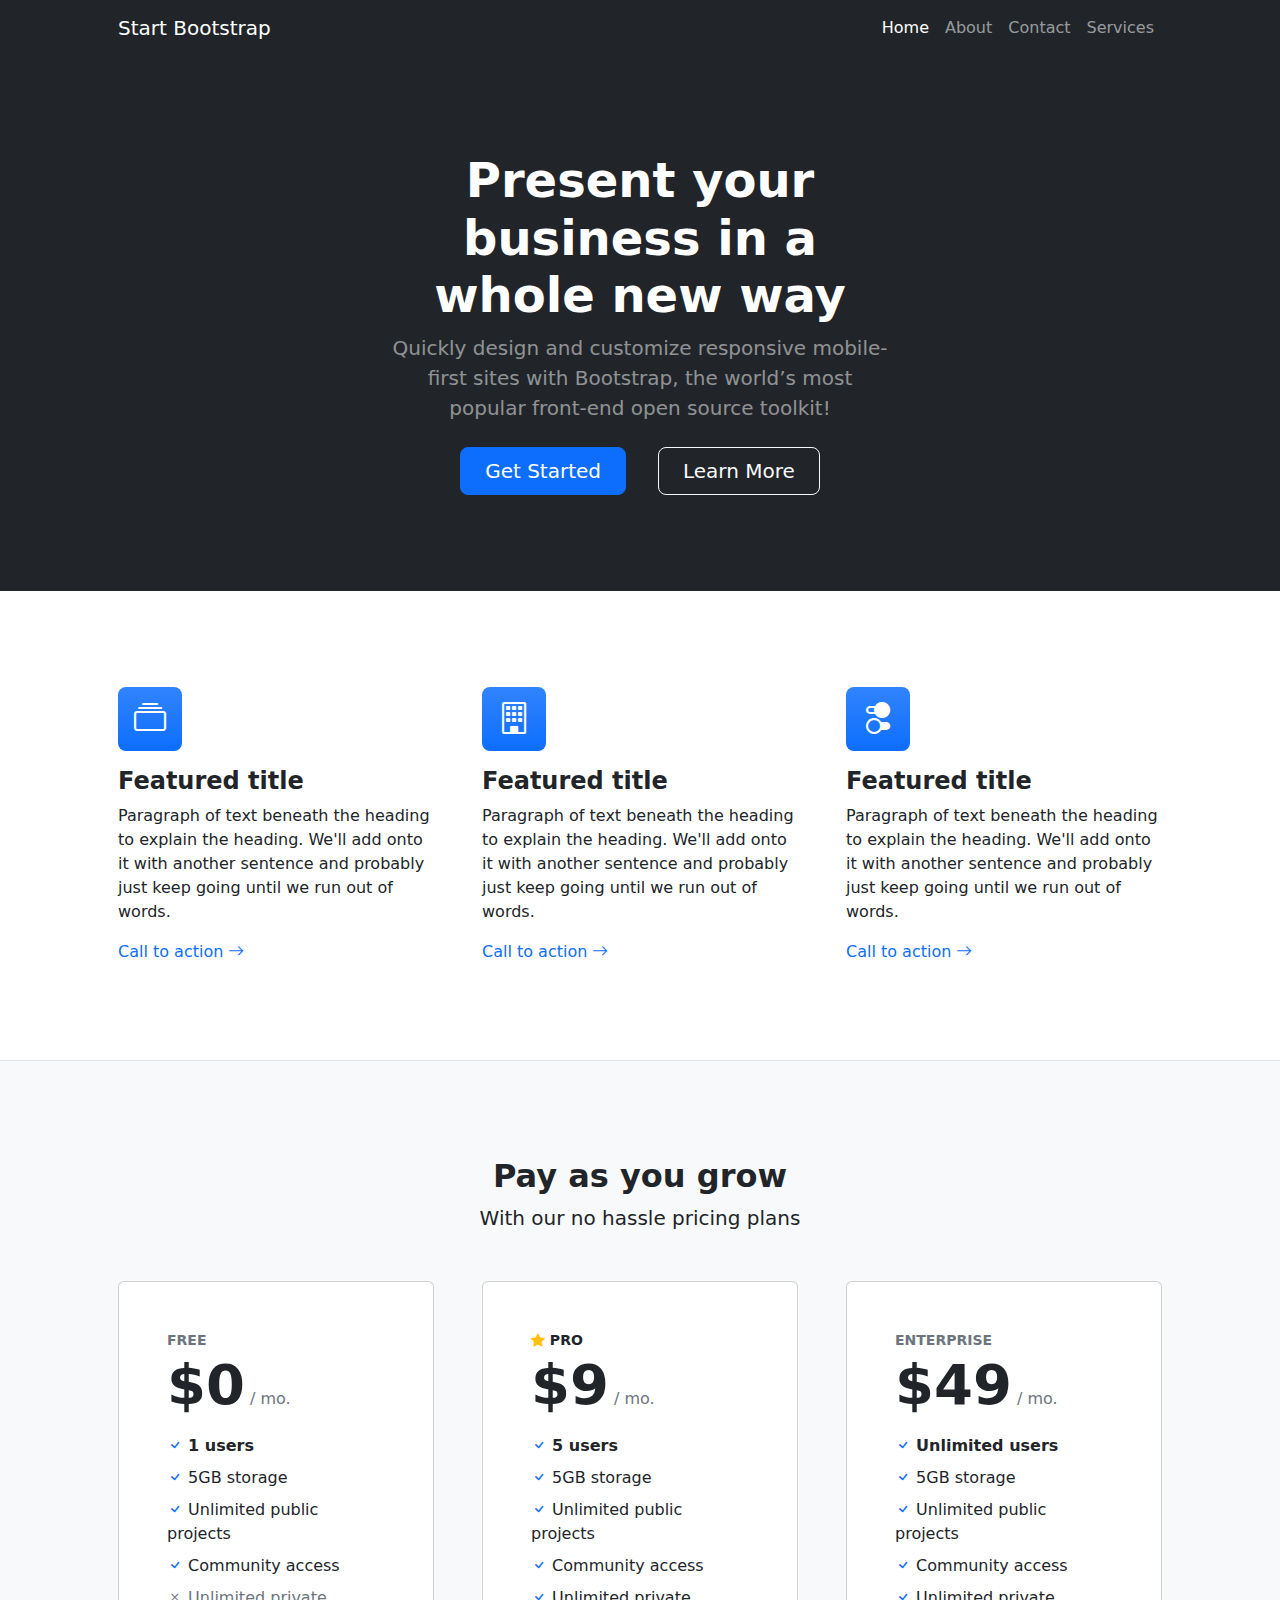
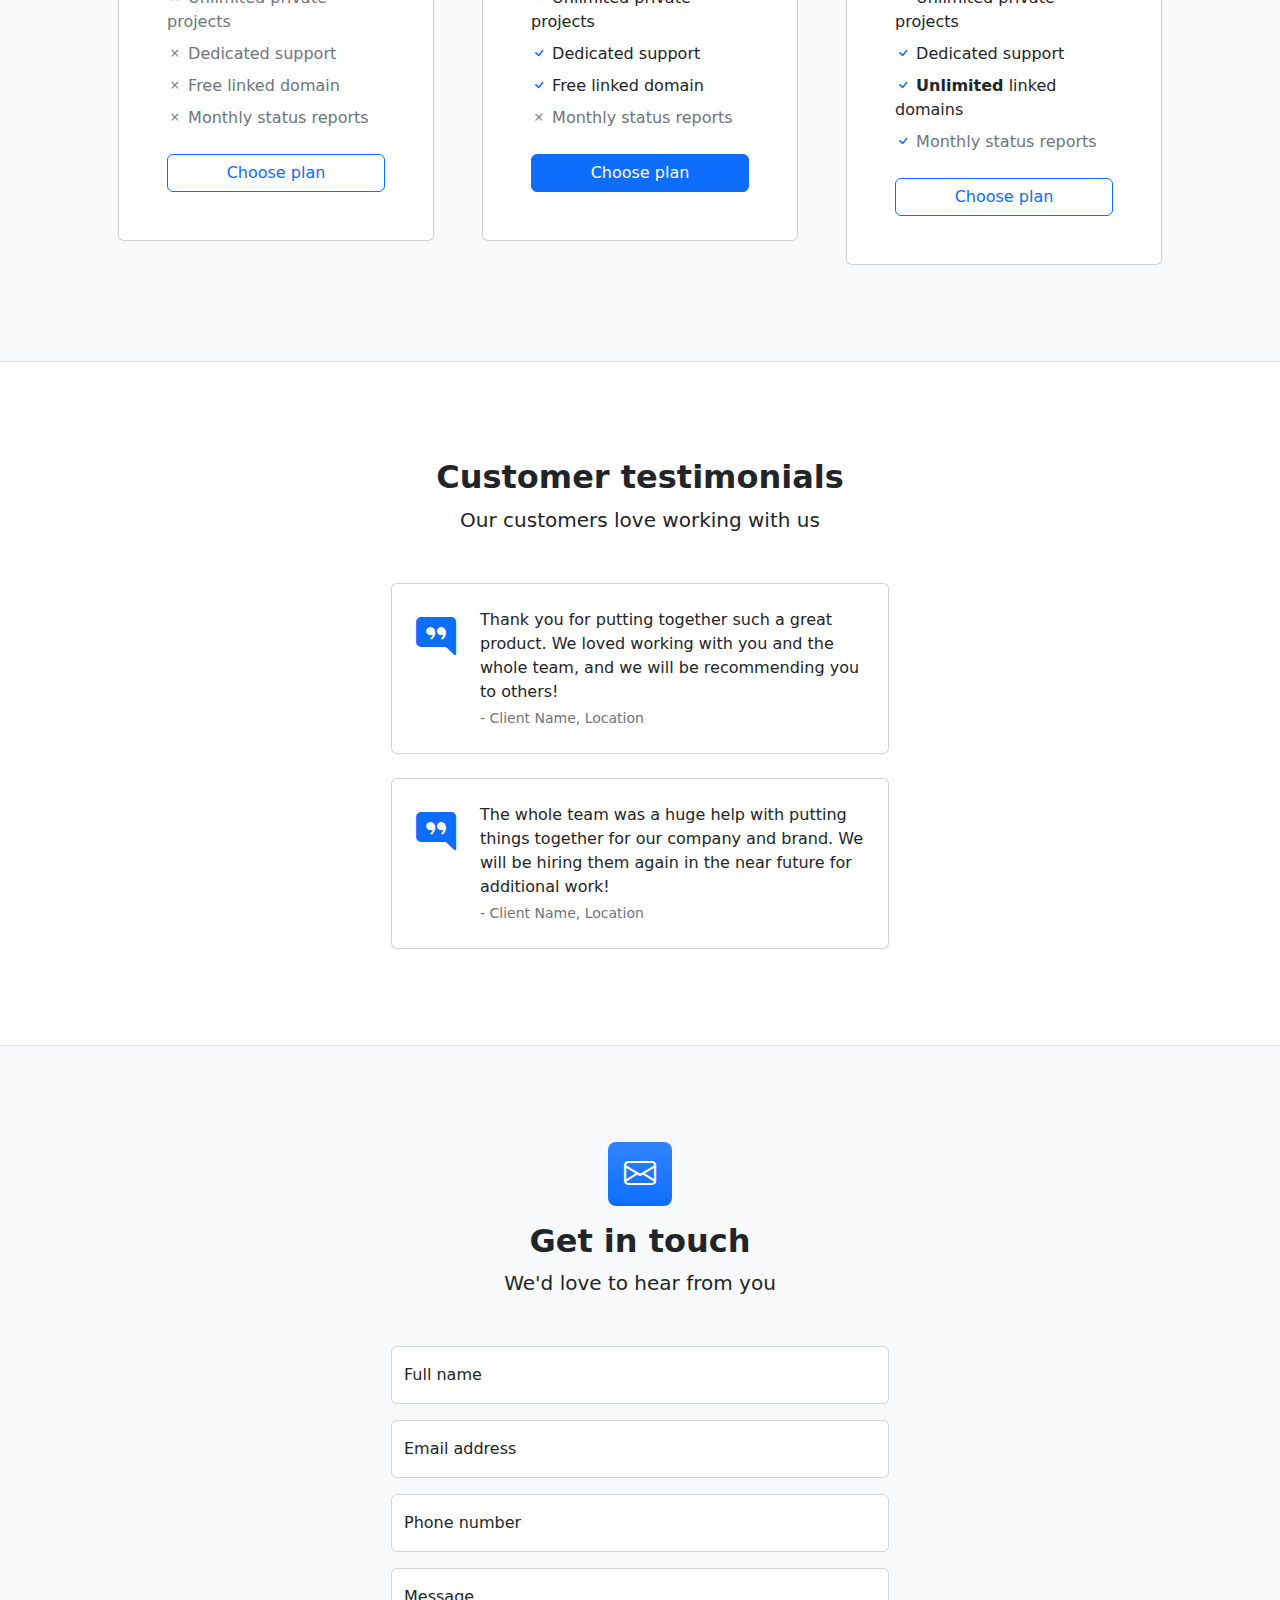
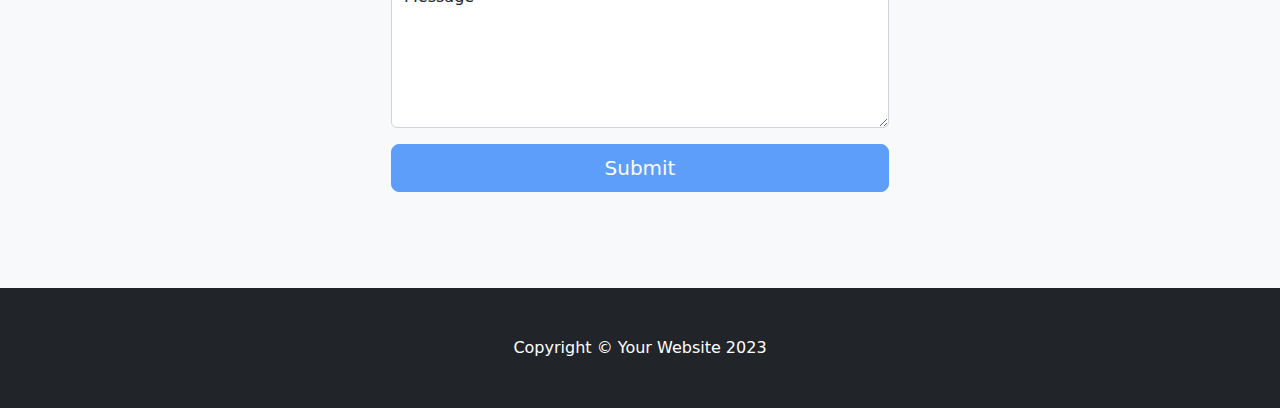
==== Projects/Business-frontpage/index.html @ 6f852cb5 "This is my new Portfolio" ====
<!DOCTYPE html>
<html lang="en">
    <head>
        <meta charset="utf-8" />
        <meta name="viewport" content="width=device-width, initial-scale=1, shrink-to-fit=no" />
        <meta name="description" content="" />
        <meta name="author" content="" />
        <title>Business Frontpage - Start Bootstrap Template</title>
        <!-- Favicon-->
        <link rel="icon" type="image/x-icon" href="assets/favicon.ico" />
        <!-- Bootstrap icons-->
        <link href="https://cdn.jsdelivr.net/npm/bootstrap-icons@1.4.1/font/bootstrap-icons.css" rel="stylesheet" />
        <!-- Core theme CSS (includes Bootstrap)-->
        <link href="css/styles.css" rel="stylesheet" />
    </head>
    <body>
        <!-- Responsive navbar-->
        <nav class="navbar navbar-expand-lg navbar-dark bg-dark">
            <div class="container px-5">
                <a class="navbar-brand" href="#!">Start Bootstrap</a>
                <button class="navbar-toggler" type="button" data-bs-toggle="collapse" data-bs-target="#navbarSupportedContent" aria-controls="navbarSupportedContent" aria-expanded="false" aria-label="Toggle navigation"><span class="navbar-toggler-icon"></span></button>
                <div class="collapse navbar-collapse" id="navbarSupportedContent">
                    <ul class="navbar-nav ms-auto mb-2 mb-lg-0">
                        <li class="nav-item"><a class="nav-link active" aria-current="page" href="#!">Home</a></li>
                        <li class="nav-item"><a class="nav-link" href="#!">About</a></li>
                        <li class="nav-item"><a class="nav-link" href="#!">Contact</a></li>
                        <li class="nav-item"><a class="nav-link" href="#!">Services</a></li>
                    </ul>
                </div>
            </div>
        </nav>
        <!-- Header-->
        <header class="bg-dark py-5">
            <div class="container px-5">
                <div class="row gx-5 justify-content-center">
                    <div class="col-lg-6">
                        <div class="text-center my-5">
                            <h1 class="display-5 fw-bolder text-white mb-2">Present your business in a whole new way</h1>
                            <p class="lead text-white-50 mb-4">Quickly design and customize responsive mobile-first sites with Bootstrap, the world’s most popular front-end open source toolkit!</p>
                            <div class="d-grid gap-3 d-sm-flex justify-content-sm-center">
                                <a class="btn btn-primary btn-lg px-4 me-sm-3" href="#features">Get Started</a>
                                <a class="btn btn-outline-light btn-lg px-4" href="#!">Learn More</a>
                            </div>
                        </div>
                    </div>
                </div>
            </div>
        </header>
        <!-- Features section-->
        <section class="py-5 border-bottom" id="features">
            <div class="container px-5 my-5">
                <div class="row gx-5">
                    <div class="col-lg-4 mb-5 mb-lg-0">
                        <div class="feature bg-primary bg-gradient text-white rounded-3 mb-3"><i class="bi bi-collection"></i></div>
                        <h2 class="h4 fw-bolder">Featured title</h2>
                        <p>Paragraph of text beneath the heading to explain the heading. We'll add onto it with another sentence and probably just keep going until we run out of words.</p>
                        <a class="text-decoration-none" href="#!">
                            Call to action
                            <i class="bi bi-arrow-right"></i>
                        </a>
                    </div>
                    <div class="col-lg-4 mb-5 mb-lg-0">
                        <div class="feature bg-primary bg-gradient text-white rounded-3 mb-3"><i class="bi bi-building"></i></div>
                        <h2 class="h4 fw-bolder">Featured title</h2>
                        <p>Paragraph of text beneath the heading to explain the heading. We'll add onto it with another sentence and probably just keep going until we run out of words.</p>
                        <a class="text-decoration-none" href="#!">
                            Call to action
                            <i class="bi bi-arrow-right"></i>
                        </a>
                    </div>
                    <div class="col-lg-4">
                        <div class="feature bg-primary bg-gradient text-white rounded-3 mb-3"><i class="bi bi-toggles2"></i></div>
                        <h2 class="h4 fw-bolder">Featured title</h2>
                        <p>Paragraph of text beneath the heading to explain the heading. We'll add onto it with another sentence and probably just keep going until we run out of words.</p>
                        <a class="text-decoration-none" href="#!">
                            Call to action
                            <i class="bi bi-arrow-right"></i>
                        </a>
                    </div>
                </div>
            </div>
        </section>
        <!-- Pricing section-->
        <section class="bg-light py-5 border-bottom">
            <div class="container px-5 my-5">
                <div class="text-center mb-5">
                    <h2 class="fw-bolder">Pay as you grow</h2>
                    <p class="lead mb-0">With our no hassle pricing plans</p>
                </div>
                <div class="row gx-5 justify-content-center">
                    <!-- Pricing card free-->
                    <div class="col-lg-6 col-xl-4">
                        <div class="card mb-5 mb-xl-0">
                            <div class="card-body p-5">
                                <div class="small text-uppercase fw-bold text-muted">Free</div>
                                <div class="mb-3">
                                    <span class="display-4 fw-bold">$0</span>
                                    <span class="text-muted">/ mo.</span>
                                </div>
                                <ul class="list-unstyled mb-4">
                                    <li class="mb-2">
                                        <i class="bi bi-check text-primary"></i>
                                        <strong>1 users</strong>
                                    </li>
                                    <li class="mb-2">
                                        <i class="bi bi-check text-primary"></i>
                                        5GB storage
                                    </li>
                                    <li class="mb-2">
                                        <i class="bi bi-check text-primary"></i>
                                        Unlimited public projects
                                    </li>
                                    <li class="mb-2">
                                        <i class="bi bi-check text-primary"></i>
                                        Community access
                                    </li>
                                    <li class="mb-2 text-muted">
                                        <i class="bi bi-x"></i>
                                        Unlimited private projects
                                    </li>
                                    <li class="mb-2 text-muted">
                                        <i class="bi bi-x"></i>
                                        Dedicated support
                                    </li>
                                    <li class="mb-2 text-muted">
                                        <i class="bi bi-x"></i>
                                        Free linked domain
                                    </li>
                                    <li class="text-muted">
                                        <i class="bi bi-x"></i>
                                        Monthly status reports
                                    </li>
                                </ul>
                                <div class="d-grid"><a class="btn btn-outline-primary" href="#!">Choose plan</a></div>
                            </div>
                        </div>
                    </div>
                    <!-- Pricing card pro-->
                    <div class="col-lg-6 col-xl-4">
                        <div class="card mb-5 mb-xl-0">
                            <div class="card-body p-5">
                                <div class="small text-uppercase fw-bold">
                                    <i class="bi bi-star-fill text-warning"></i>
                                    Pro
                                </div>
                                <div class="mb-3">
                                    <span class="display-4 fw-bold">$9</span>
                                    <span class="text-muted">/ mo.</span>
                                </div>
                                <ul class="list-unstyled mb-4">
                                    <li class="mb-2">
                                        <i class="bi bi-check text-primary"></i>
                                        <strong>5 users</strong>
                                    </li>
                                    <li class="mb-2">
                                        <i class="bi bi-check text-primary"></i>
                                        5GB storage
                                    </li>
                                    <li class="mb-2">
                                        <i class="bi bi-check text-primary"></i>
                                        Unlimited public projects
                                    </li>
                                    <li class="mb-2">
                                        <i class="bi bi-check text-primary"></i>
                                        Community access
                                    </li>
                                    <li class="mb-2">
                                        <i class="bi bi-check text-primary"></i>
                                        Unlimited private projects
                                    </li>
                                    <li class="mb-2">
                                        <i class="bi bi-check text-primary"></i>
                                        Dedicated support
                                    </li>
                                    <li class="mb-2">
                                        <i class="bi bi-check text-primary"></i>
                                        Free linked domain
                                    </li>
                                    <li class="text-muted">
                                        <i class="bi bi-x"></i>
                                        Monthly status reports
                                    </li>
                                </ul>
                                <div class="d-grid"><a class="btn btn-primary" href="#!">Choose plan</a></div>
                            </div>
                        </div>
                    </div>
                    <!-- Pricing card enterprise-->
                    <div class="col-lg-6 col-xl-4">
                        <div class="card">
                            <div class="card-body p-5">
                                <div class="small text-uppercase fw-bold text-muted">Enterprise</div>
                                <div class="mb-3">
                                    <span class="display-4 fw-bold">$49</span>
                                    <span class="text-muted">/ mo.</span>
                                </div>
                                <ul class="list-unstyled mb-4">
                                    <li class="mb-2">
                                        <i class="bi bi-check text-primary"></i>
                                        <strong>Unlimited users</strong>
                                    </li>
                                    <li class="mb-2">
                                        <i class="bi bi-check text-primary"></i>
                                        5GB storage
                                    </li>
                                    <li class="mb-2">
                                        <i class="bi bi-check text-primary"></i>
                                        Unlimited public projects
                                    </li>
                                    <li class="mb-2">
                                        <i class="bi bi-check text-primary"></i>
                                        Community access
                                    </li>
                                    <li class="mb-2">
                                        <i class="bi bi-check text-primary"></i>
                                        Unlimited private projects
                                    </li>
                                    <li class="mb-2">
                                        <i class="bi bi-check text-primary"></i>
                                        Dedicated support
                                    </li>
                                    <li class="mb-2">
                                        <i class="bi bi-check text-primary"></i>
                                        <strong>Unlimited</strong>
                                        linked domains
                                    </li>
                                    <li class="text-muted">
                                        <i class="bi bi-check text-primary"></i>
                                        Monthly status reports
                                    </li>
                                </ul>
                                <div class="d-grid"><a class="btn btn-outline-primary" href="#!">Choose plan</a></div>
                            </div>
                        </div>
                    </div>
                </div>
            </div>
        </section>
        <!-- Testimonials section-->
        <section class="py-5 border-bottom">
            <div class="container px-5 my-5 px-5">
                <div class="text-center mb-5">
                    <h2 class="fw-bolder">Customer testimonials</h2>
                    <p class="lead mb-0">Our customers love working with us</p>
                </div>
                <div class="row gx-5 justify-content-center">
                    <div class="col-lg-6">
                        <!-- Testimonial 1-->
                        <div class="card mb-4">
                            <div class="card-body p-4">
                                <div class="d-flex">
                                    <div class="flex-shrink-0"><i class="bi bi-chat-right-quote-fill text-primary fs-1"></i></div>
                                    <div class="ms-4">
                                        <p class="mb-1">Thank you for putting together such a great product. We loved working with you and the whole team, and we will be recommending you to others!</p>
                                        <div class="small text-muted">- Client Name, Location</div>
                                    </div>
                                </div>
                            </div>
                        </div>
                        <!-- Testimonial 2-->
                        <div class="card">
                            <div class="card-body p-4">
                                <div class="d-flex">
                                    <div class="flex-shrink-0"><i class="bi bi-chat-right-quote-fill text-primary fs-1"></i></div>
                                    <div class="ms-4">
                                        <p class="mb-1">The whole team was a huge help with putting things together for our company and brand. We will be hiring them again in the near future for additional work!</p>
                                        <div class="small text-muted">- Client Name, Location</div>
                                    </div>
                                </div>
                            </div>
                        </div>
                    </div>
                </div>
            </div>
        </section>
        <!-- Contact section-->
        <section class="bg-light py-5">
            <div class="container px-5 my-5 px-5">
                <div class="text-center mb-5">
                    <div class="feature bg-primary bg-gradient text-white rounded-3 mb-3"><i class="bi bi-envelope"></i></div>
                    <h2 class="fw-bolder">Get in touch</h2>
                    <p class="lead mb-0">We'd love to hear from you</p>
                </div>
                <div class="row gx-5 justify-content-center">
                    <div class="col-lg-6">
                        <!-- * * * * * * * * * * * * * * *-->
                        <!-- * * SB Forms Contact Form * *-->
                        <!-- * * * * * * * * * * * * * * *-->
                        <!-- This form is pre-integrated with SB Forms.-->
                        <!-- To make this form functional, sign up at-->
                        <!-- https://startbootstrap.com/solution/contact-forms-->
                        <!-- to get an API token!-->
                        <form id="contactForm" data-sb-form-api-token="API_TOKEN">
                            <!-- Name input-->
                            <div class="form-floating mb-3">
                                <input class="form-control" id="name" type="text" placeholder="Enter your name..." data-sb-validations="required" />
                                <label for="name">Full name</label>
                                <div class="invalid-feedback" data-sb-feedback="name:required">A name is required.</div>
                            </div>
                            <!-- Email address input-->
                            <div class="form-floating mb-3">
                                <input class="form-control" id="email" type="email" placeholder="name@example.com" data-sb-validations="required,email" />
                                <label for="email">Email address</label>
                                <div class="invalid-feedback" data-sb-feedback="email:required">An email is required.</div>
                                <div class="invalid-feedback" data-sb-feedback="email:email">Email is not valid.</div>
                            </div>
                            <!-- Phone number input-->
                            <div class="form-floating mb-3">
                                <input class="form-control" id="phone" type="tel" placeholder="(123) 456-7890" data-sb-validations="required" />
                                <label for="phone">Phone number</label>
                                <div class="invalid-feedback" data-sb-feedback="phone:required">A phone number is required.</div>
                            </div>
                            <!-- Message input-->
                            <div class="form-floating mb-3">
                                <textarea class="form-control" id="message" type="text" placeholder="Enter your message here..." style="height: 10rem" data-sb-validations="required"></textarea>
                                <label for="message">Message</label>
                                <div class="invalid-feedback" data-sb-feedback="message:required">A message is required.</div>
                            </div>
                            <!-- Submit success message-->
                            <!---->
                            <!-- This is what your users will see when the form-->
                            <!-- has successfully submitted-->
                            <div class="d-none" id="submitSuccessMessage">
                                <div class="text-center mb-3">
                                    <div class="fw-bolder">Form submission successful!</div>
                                    To activate this form, sign up at
                                    <br />
                                    <a href="https://startbootstrap.com/solution/contact-forms">https://startbootstrap.com/solution/contact-forms</a>
                                </div>
                            </div>
                            <!-- Submit error message-->
                            <!---->
                            <!-- This is what your users will see when there is-->
                            <!-- an error submitting the form-->
                            <div class="d-none" id="submitErrorMessage"><div class="text-center text-danger mb-3">Error sending message!</div></div>
                            <!-- Submit Button-->
                            <div class="d-grid"><button class="btn btn-primary btn-lg disabled" id="submitButton" type="submit">Submit</button></div>
                        </form>
                    </div>
                </div>
            </div>
        </section>
        <!-- Footer-->
        <footer class="py-5 bg-dark">
            <div class="container px-5"><p class="m-0 text-center text-white">Copyright &copy; Your Website 2023</p></div>
        </footer>
        <!-- Bootstrap core JS-->
        <script src="https://cdn.jsdelivr.net/npm/bootstrap@5.2.3/dist/js/bootstrap.bundle.min.js"></script>
        <!-- Core theme JS-->
        <script src="js/scripts.js"></script>
        <!-- * * * * * * * * * * * * * * * * * * * * * * * * * * * * * * * * * * * * * * * *-->
        <!-- * *                               SB Forms JS                               * *-->
        <!-- * * Activate your form at https://startbootstrap.com/solution/contact-forms * *-->
        <!-- * * * * * * * * * * * * * * * * * * * * * * * * * * * * * * * * * * * * * * * *-->
        <script src="https://cdn.startbootstrap.com/sb-forms-latest.js"></script>
    </body>
</html>
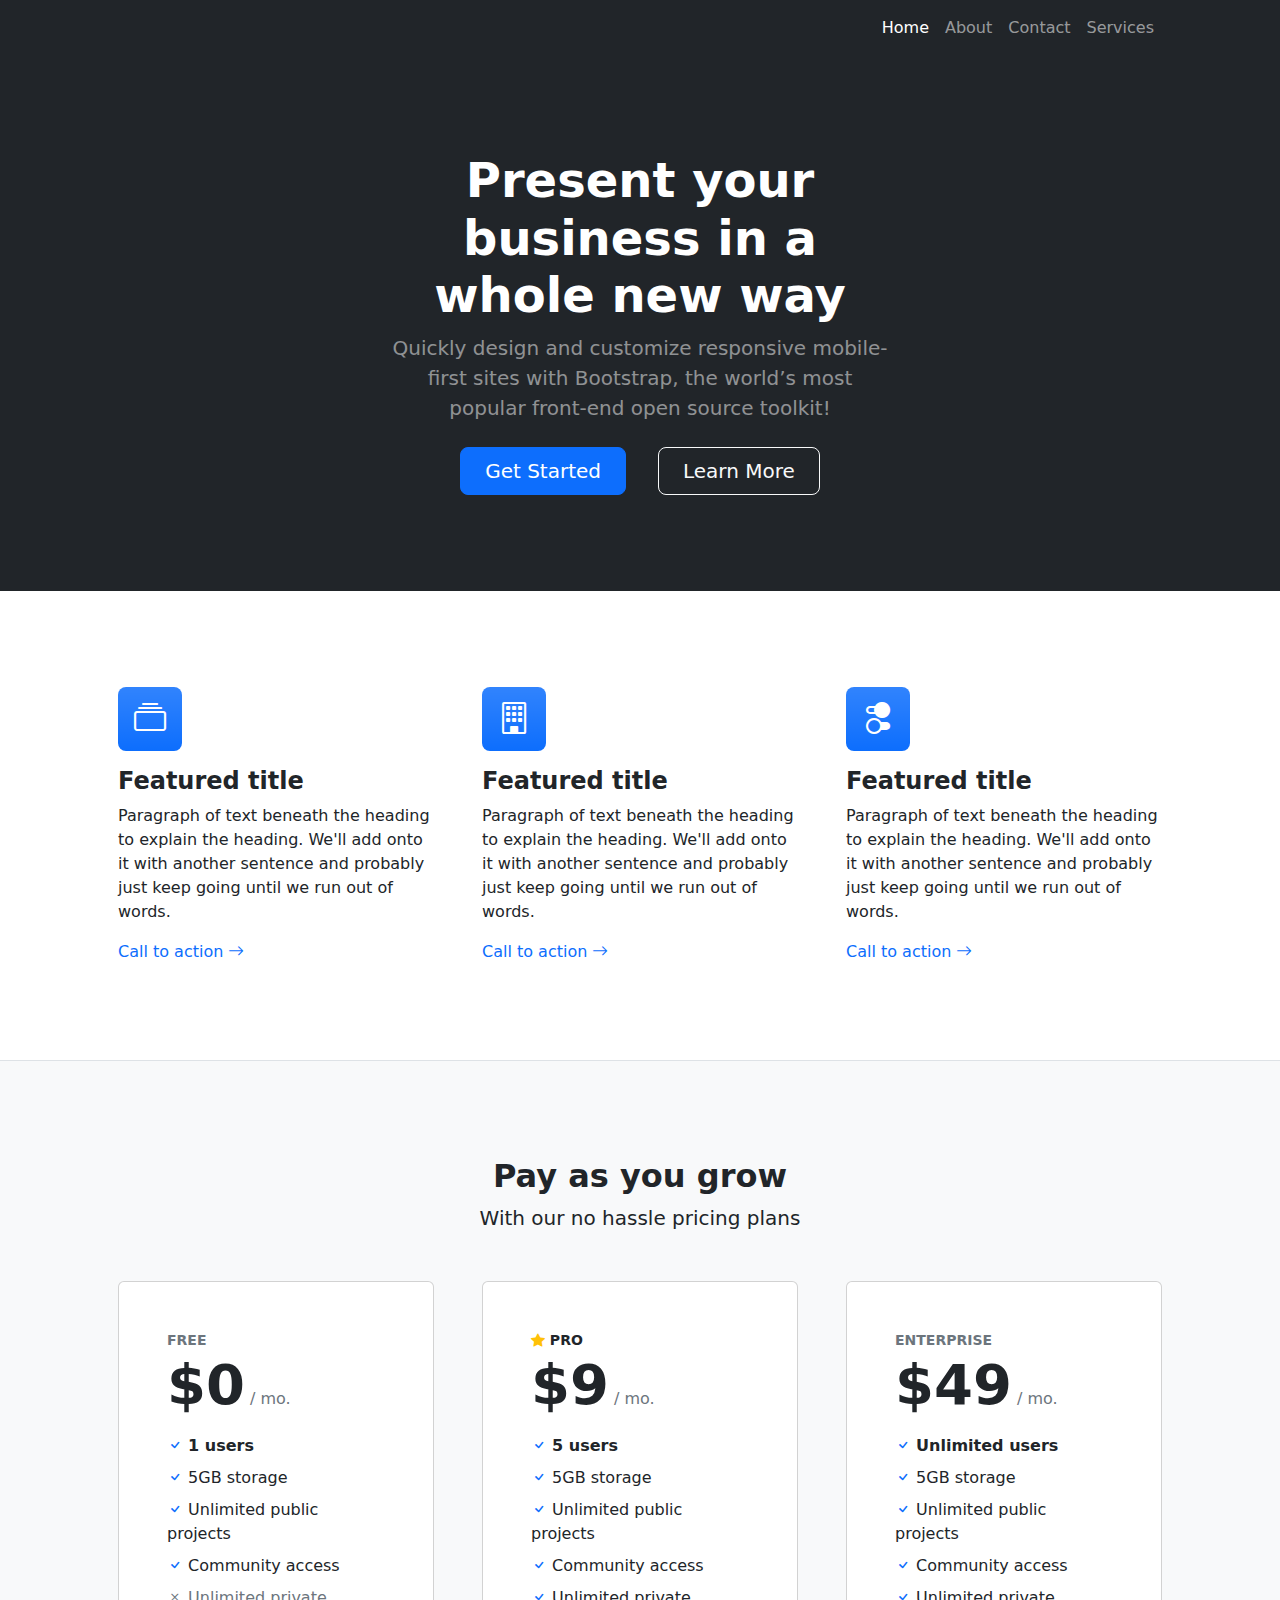
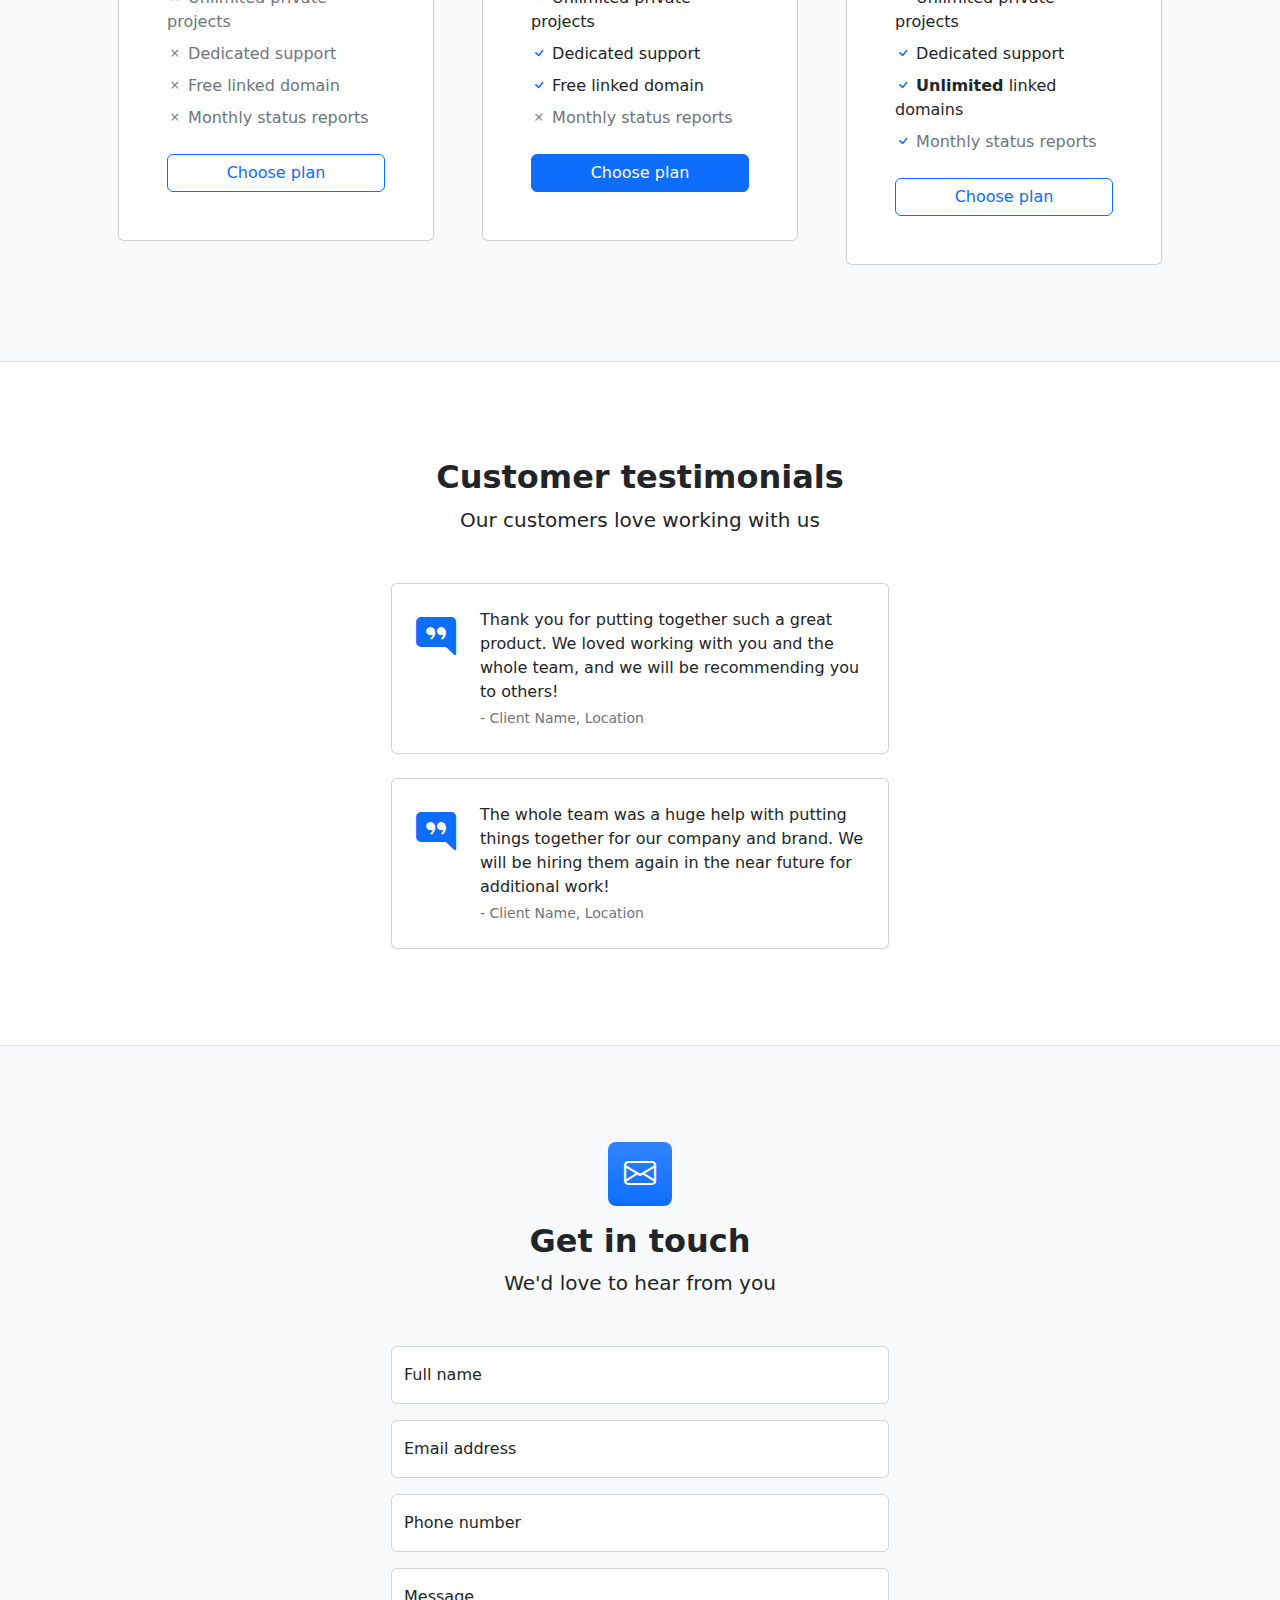
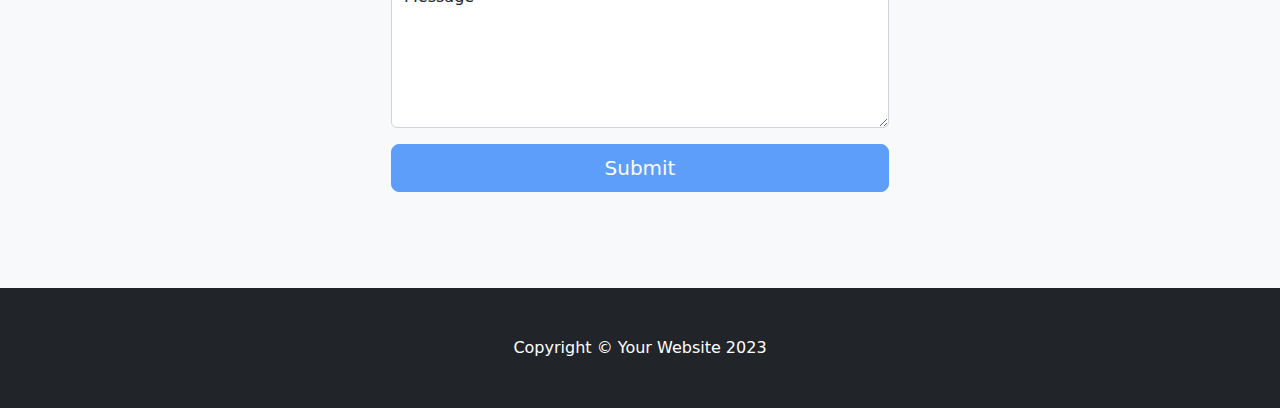
==== commit e0246d1f: "necesary updates" ====
--- a/Projects/Business-frontpage/index.html
+++ b/Projects/Business-frontpage/index.html
@@ -17,7 +17,7 @@
         <!-- Responsive navbar-->
         <nav class="navbar navbar-expand-lg navbar-dark bg-dark">
             <div class="container px-5">
-                <a class="navbar-brand" href="#!">Start Bootstrap</a>
+                <a class="navbar-brand" href="#!"></a>
                 <button class="navbar-toggler" type="button" data-bs-toggle="collapse" data-bs-target="#navbarSupportedContent" aria-controls="navbarSupportedContent" aria-expanded="false" aria-label="Toggle navigation"><span class="navbar-toggler-icon"></span></button>
                 <div class="collapse navbar-collapse" id="navbarSupportedContent">
                     <ul class="navbar-nav ms-auto mb-2 mb-lg-0">
